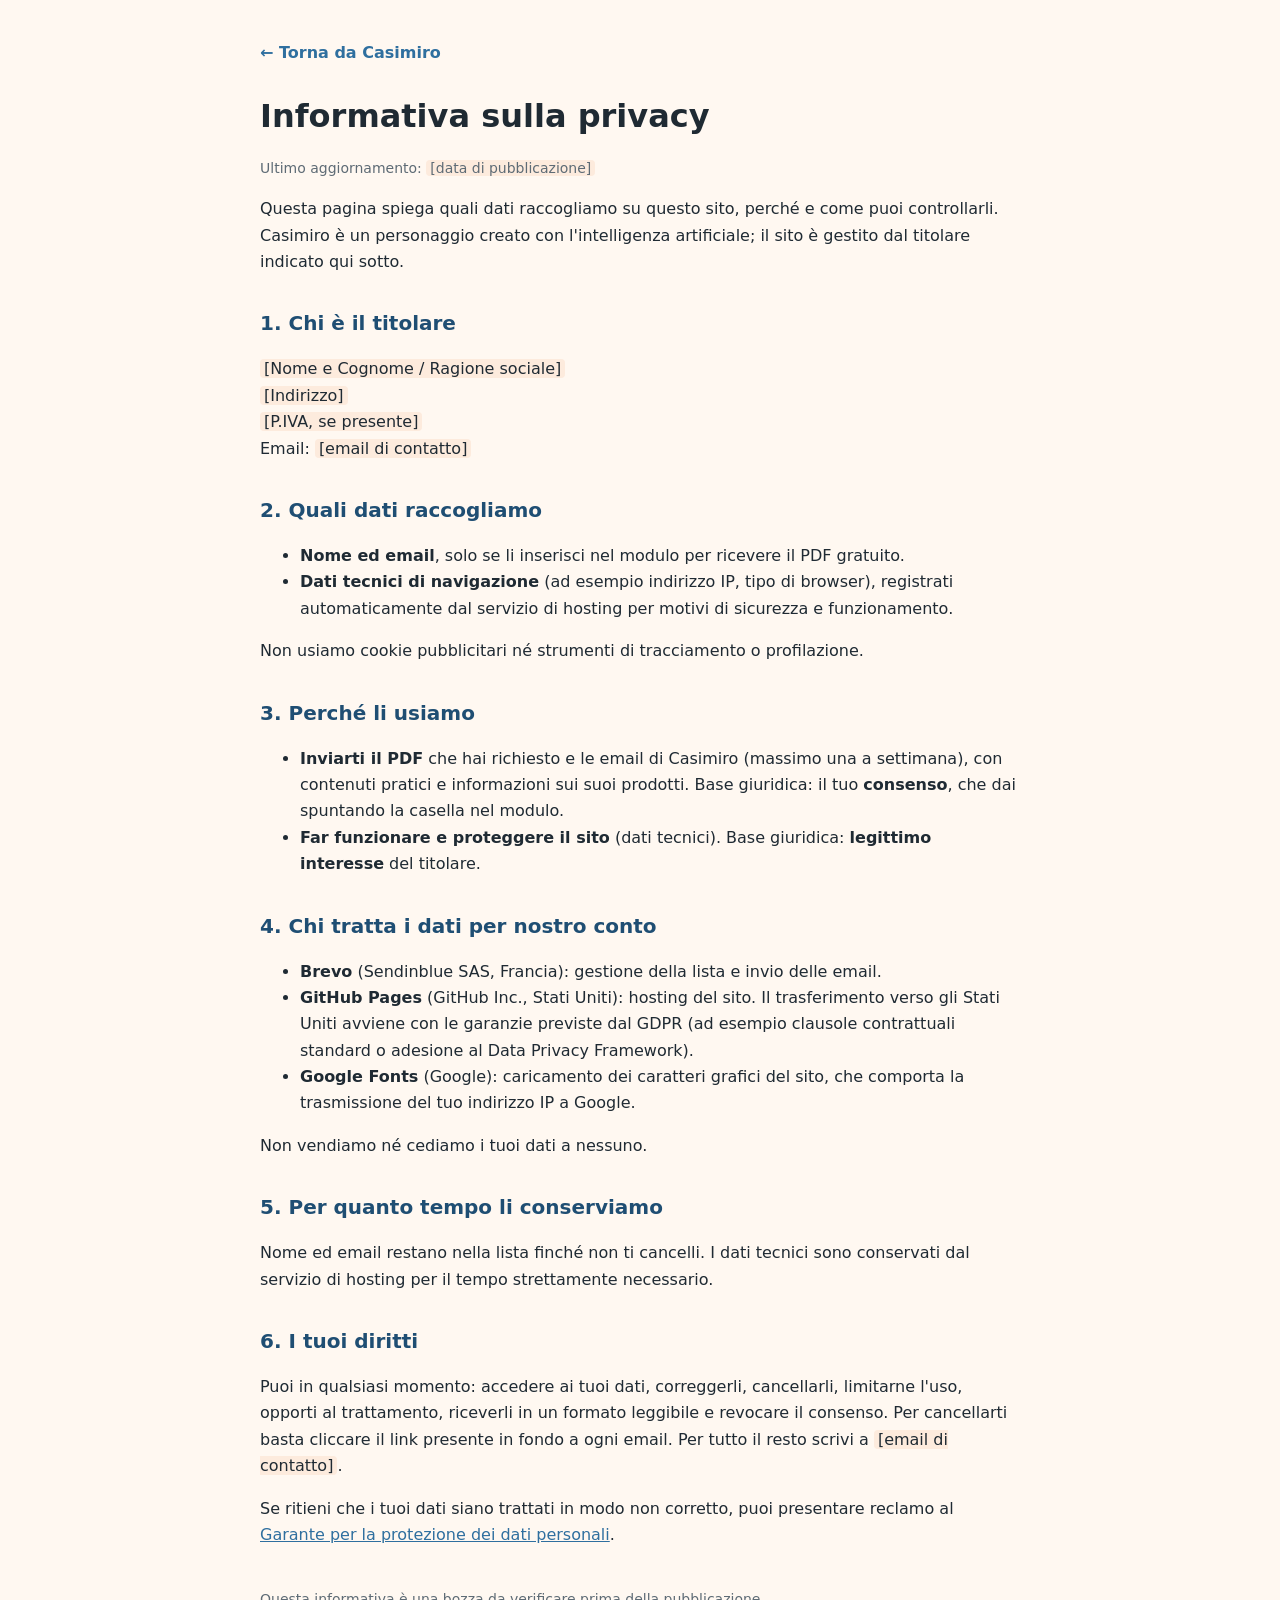
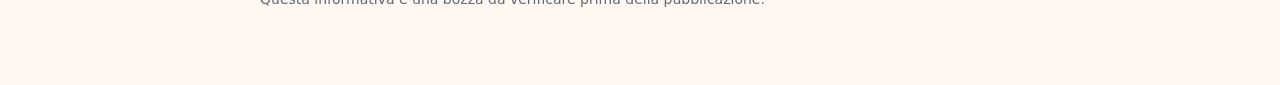
==== privacy.html @ 7f8030f9 "Add files via upload" ====
<!DOCTYPE html>
<html lang="it">
<head>
<meta charset="utf-8">
<meta name="viewport" content="width=device-width, initial-scale=1">
<title>Privacy · Casimiro, il router di casa</title>
<meta name="robots" content="noindex">
<style>
  body{font-family:system-ui,-apple-system,"Segoe UI",sans-serif;background:#FFF8F1;color:#1F2A33;line-height:1.65;margin:0}
  main{max-width:760px;margin:0 auto;padding:40px 20px 60px}
  h1{font-size:32px;margin:0 0 6px}
  h2{font-size:20px;margin:32px 0 8px;color:#1F4E73}
  p,li{font-size:16px}
  a{color:#2F6F9F}
  .muted{color:#5E6B75;font-size:14px}
  .back{display:inline-block;margin-bottom:24px;font-weight:700;text-decoration:none}
  .fill{background:#FDEBDD;padding:0 4px;border-radius:4px}
</style>
</head>
<body>
<main>
  <a class="back" href="index.html">← Torna da Casimiro</a>
  <h1>Informativa sulla privacy</h1>
  <p class="muted">Ultimo aggiornamento: <span class="fill">[data di pubblicazione]</span></p>

  <p>Questa pagina spiega quali dati raccogliamo su questo sito, perché e come puoi controllarli. Casimiro è un personaggio creato con l'intelligenza artificiale; il sito è gestito dal titolare indicato qui sotto.</p>

  <h2>1. Chi è il titolare</h2>
  <p><span class="fill">[Nome e Cognome / Ragione sociale]</span><br>
  <span class="fill">[Indirizzo]</span><br>
  <span class="fill">[P.IVA, se presente]</span><br>
  Email: <span class="fill">[email di contatto]</span></p>

  <h2>2. Quali dati raccogliamo</h2>
  <ul>
    <li><b>Nome ed email</b>, solo se li inserisci nel modulo per ricevere il PDF gratuito.</li>
    <li><b>Dati tecnici di navigazione</b> (ad esempio indirizzo IP, tipo di browser), registrati automaticamente dal servizio di hosting per motivi di sicurezza e funzionamento.</li>
  </ul>
  <p>Non usiamo cookie pubblicitari né strumenti di tracciamento o profilazione.</p>

  <h2>3. Perché li usiamo</h2>
  <ul>
    <li><b>Inviarti il PDF</b> che hai richiesto e le email di Casimiro (massimo una a settimana), con contenuti pratici e informazioni sui suoi prodotti. Base giuridica: il tuo <b>consenso</b>, che dai spuntando la casella nel modulo.</li>
    <li><b>Far funzionare e proteggere il sito</b> (dati tecnici). Base giuridica: <b>legittimo interesse</b> del titolare.</li>
  </ul>

  <h2>4. Chi tratta i dati per nostro conto</h2>
  <ul>
    <li><b>Brevo</b> (Sendinblue SAS, Francia): gestione della lista e invio delle email.</li>
    <li><b>GitHub Pages</b> (GitHub Inc., Stati Uniti): hosting del sito. Il trasferimento verso gli Stati Uniti avviene con le garanzie previste dal GDPR (ad esempio clausole contrattuali standard o adesione al Data Privacy Framework).</li>
    <li><b>Google Fonts</b> (Google): caricamento dei caratteri grafici del sito, che comporta la trasmissione del tuo indirizzo IP a Google.</li>
  </ul>
  <p>Non vendiamo né cediamo i tuoi dati a nessuno.</p>

  <h2>5. Per quanto tempo li conserviamo</h2>
  <p>Nome ed email restano nella lista finché non ti cancelli. I dati tecnici sono conservati dal servizio di hosting per il tempo strettamente necessario.</p>

  <h2>6. I tuoi diritti</h2>
  <p>Puoi in qualsiasi momento: accedere ai tuoi dati, correggerli, cancellarli, limitarne l'uso, opporti al trattamento, riceverli in un formato leggibile e revocare il consenso. Per cancellarti basta cliccare il link presente in fondo a ogni email. Per tutto il resto scrivi a <span class="fill">[email di contatto]</span>.</p>
  <p>Se ritieni che i tuoi dati siano trattati in modo non corretto, puoi presentare reclamo al <a href="https://www.garanteprivacy.it" rel="noopener">Garante per la protezione dei dati personali</a>.</p>

  <p class="muted" style="margin-top:40px">Questa informativa è una bozza da verificare prima della pubblicazione.</p>
</main>
</body>
</html>
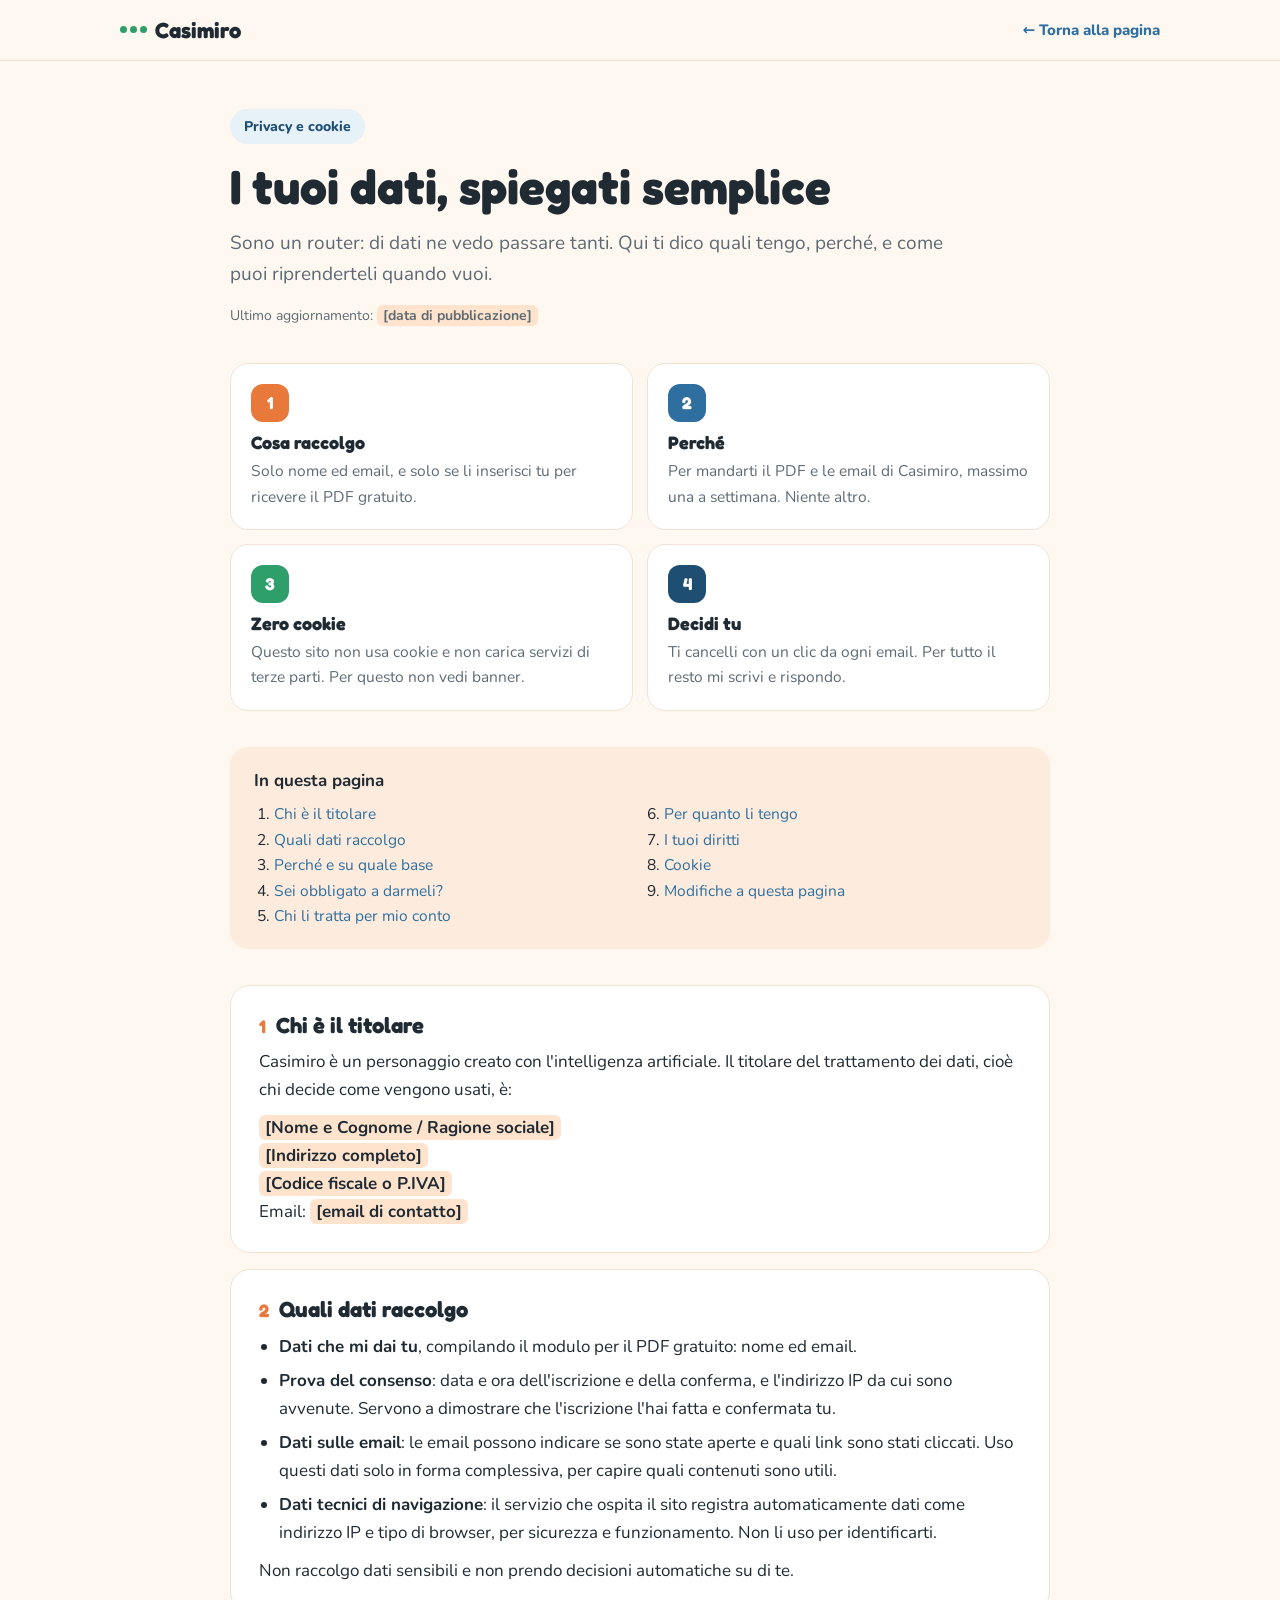
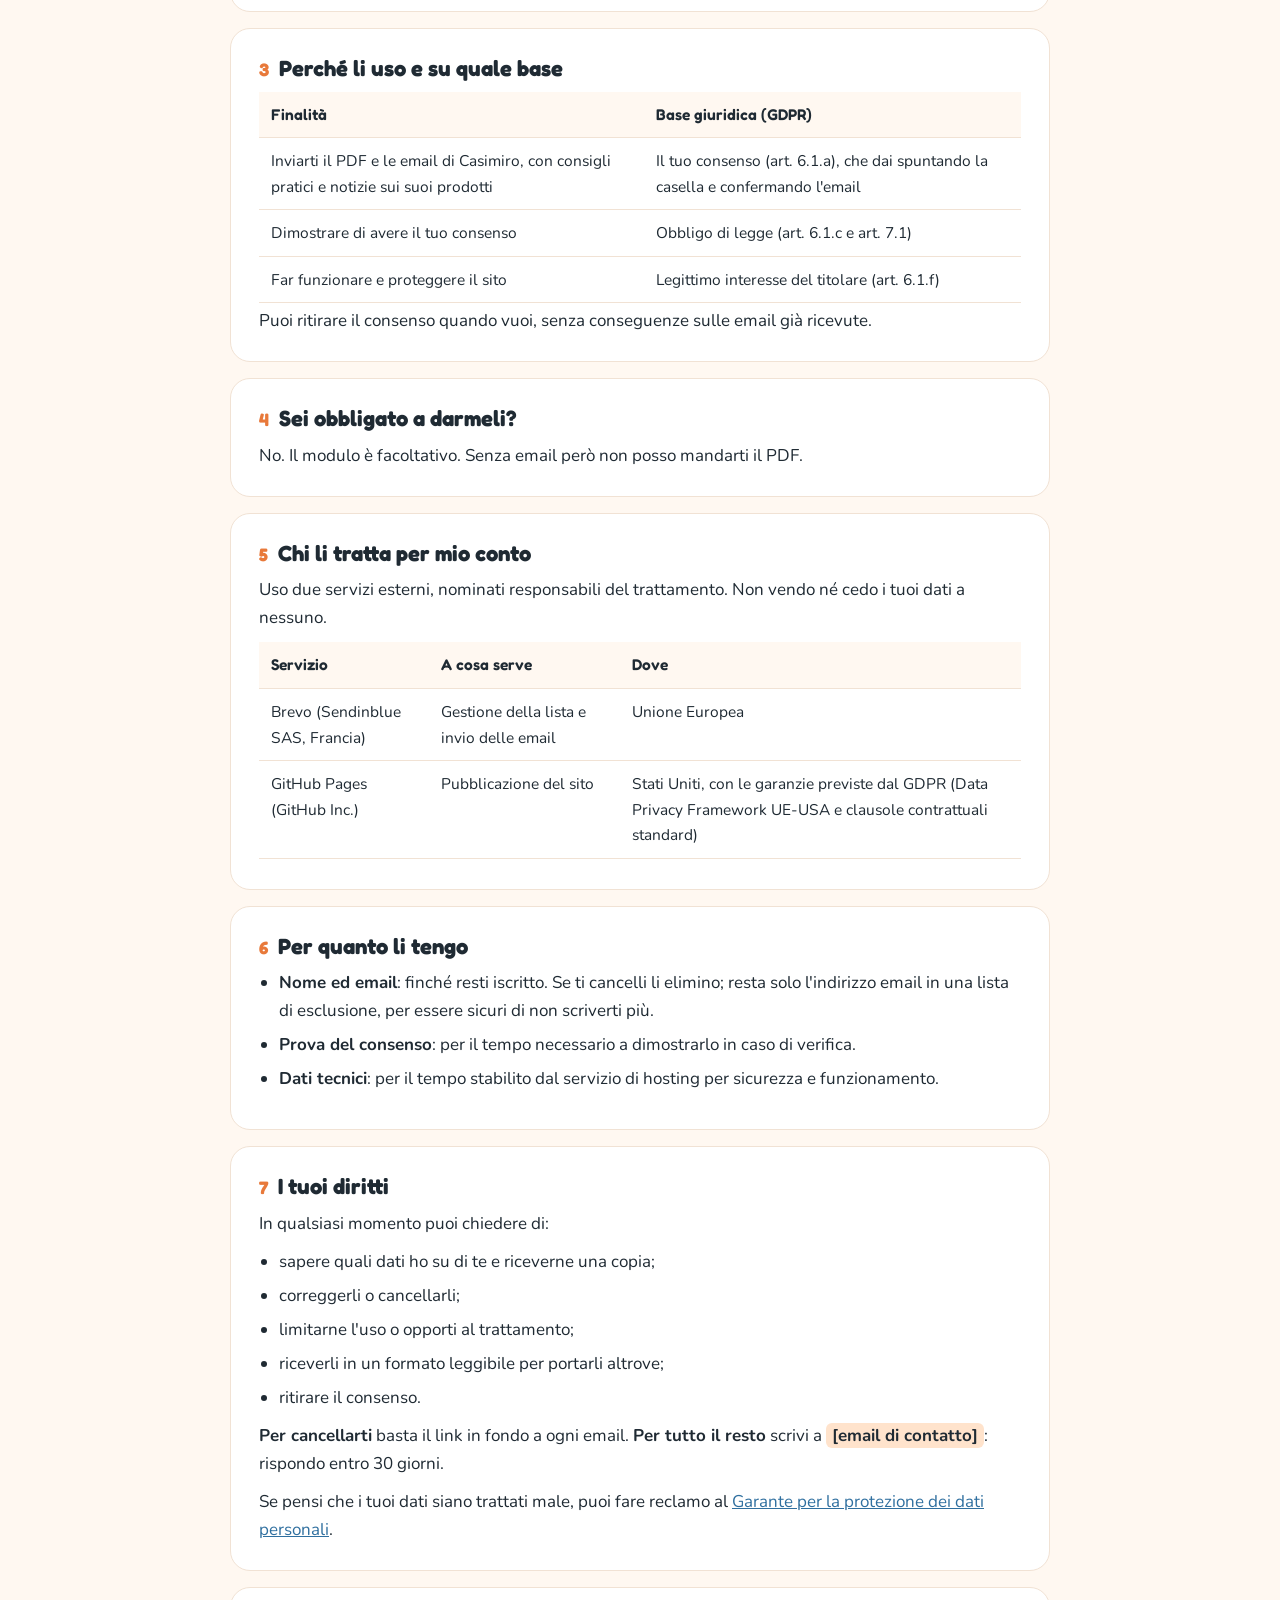
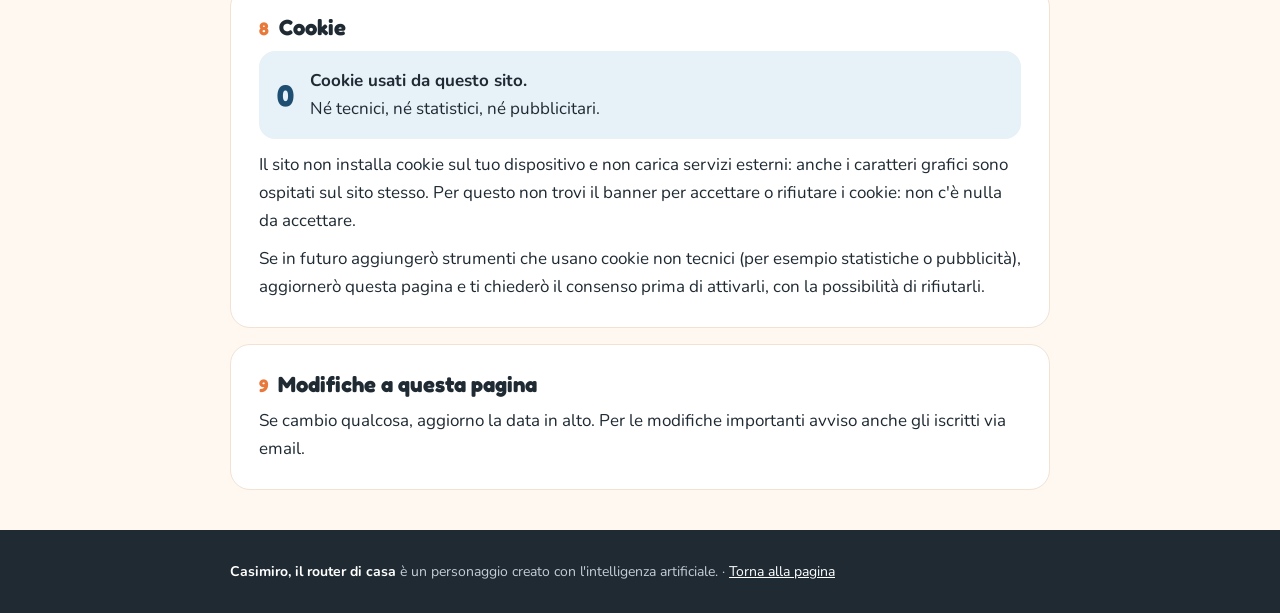
==== commit 9a7b1329: "Add files via upload" ====
--- a/privacy.html
+++ b/privacy.html
@@ -3,63 +3,205 @@
 <head>
 <meta charset="utf-8">
 <meta name="viewport" content="width=device-width, initial-scale=1">
-<title>Privacy · Casimiro, il router di casa</title>
-<meta name="robots" content="noindex">
+<title>Privacy e cookie · Casimiro, il router di casa</title>
+<meta name="description" content="Informativa privacy e cookie del sito di Casimiro, il router di casa.">
+<link rel="stylesheet" href="fonts/fonts.css">
 <style>
-  body{font-family:system-ui,-apple-system,"Segoe UI",sans-serif;background:#FFF8F1;color:#1F2A33;line-height:1.65;margin:0}
-  main{max-width:760px;margin:0 auto;padding:40px 20px 60px}
-  h1{font-size:32px;margin:0 0 6px}
-  h2{font-size:20px;margin:32px 0 8px;color:#1F4E73}
-  p,li{font-size:16px}
-  a{color:#2F6F9F}
-  .muted{color:#5E6B75;font-size:14px}
-  .back{display:inline-block;margin-bottom:24px;font-weight:700;text-decoration:none}
-  .fill{background:#FDEBDD;padding:0 4px;border-radius:4px}
+  :root{
+    --orange:#E8793A; --orange-dark:#C45E22; --orange-soft:#FDEBDD;
+    --blue:#2F6F9F; --blue-dark:#1F4E73; --sea:#E6F1F8;
+    --cream:#FFF8F1; --ink:#1F2A33; --muted:#5E6B75; --line:#f1e2d4; --green:#2E9E6A;
+  }
+  *{box-sizing:border-box;margin:0;padding:0}
+  html{scroll-behavior:smooth}
+  body{font-family:"Nunito",system-ui,sans-serif;background:var(--cream);color:var(--ink);line-height:1.65;font-size:17px}
+  h1,h2,h3{font-family:"Fredoka",system-ui,sans-serif;line-height:1.2}
+  a{color:var(--blue)}
+  .wrap{max-width:860px;margin:0 auto;padding:0 20px}
+
+  nav{position:sticky;top:0;z-index:10;background:rgba(255,248,241,.94);backdrop-filter:blur(8px);border-bottom:1px solid var(--line)}
+  nav .wrap{display:flex;align-items:center;justify-content:space-between;height:60px;max-width:1080px}
+  .logo{font-family:"Fredoka";font-weight:700;font-size:22px;color:var(--ink);text-decoration:none;display:flex;align-items:center;gap:8px}
+  .leds{display:inline-flex;gap:3px}
+  .leds i{width:7px;height:7px;border-radius:50%;background:var(--green)}
+  .back{font-weight:800;text-decoration:none;font-size:15px}
+
+  header{padding:48px 0 28px}
+  .tag{display:inline-block;background:var(--sea);color:var(--blue-dark);font-weight:800;font-size:14px;padding:6px 14px;border-radius:999px;margin-bottom:14px}
+  header h1{font-size:clamp(34px,5vw,48px);margin-bottom:12px}
+  header p{color:var(--muted);font-size:19px;max-width:38em}
+  .upd{font-size:14px;color:var(--muted);margin-top:14px}
+
+  .brief{display:grid;grid-template-columns:repeat(2,1fr);gap:14px;margin:8px 0 36px}
+  .card{background:#fff;border:1px solid var(--line);border-radius:18px;padding:20px}
+  .card .ico{width:38px;height:38px;border-radius:12px;display:grid;place-items:center;font-family:"Fredoka";font-weight:700;color:#fff;margin-bottom:10px}
+  .card h3{font-size:18px;margin-bottom:4px}
+  .card p{font-size:15.5px;color:var(--muted)}
+  .i1{background:var(--orange)} .i2{background:var(--blue)} .i3{background:var(--green)} .i4{background:var(--blue-dark)}
+
+  .toc{background:var(--orange-soft);border-radius:18px;padding:20px 24px;margin-bottom:36px}
+  .toc b{display:block;margin-bottom:6px}
+  .toc ol{columns:2;column-gap:28px;padding-left:20px;font-size:15.5px}
+  .toc a{text-decoration:none}
+
+  section{background:#fff;border-radius:20px;border:1px solid var(--line);padding:26px 28px;margin-bottom:16px;scroll-margin-top:80px}
+  section h2{font-size:22px;margin-bottom:10px;display:flex;gap:10px;align-items:baseline}
+  section h2 span{color:var(--orange);font-size:18px}
+  section p{margin-bottom:10px}
+  section p:last-child{margin-bottom:0}
+  section ul{padding-left:20px;margin:6px 0 10px}
+  section li{margin-bottom:6px}
+  table{width:100%;border-collapse:collapse;font-size:15.5px;margin:8px 0 4px}
+  th,td{text-align:left;padding:10px 12px;border-bottom:1px solid var(--line);vertical-align:top}
+  th{font-family:"Fredoka";font-weight:600;background:var(--cream)}
+  .fill{background:#FFE3CC;padding:1px 6px;border-radius:6px;font-weight:700}
+  .nocookie{display:flex;gap:16px;align-items:center;background:var(--sea);border-radius:16px;padding:16px 18px;margin-bottom:12px}
+  .nocookie strong{font-family:"Fredoka";font-size:30px;color:var(--blue-dark);line-height:1}
+
+  footer{background:var(--ink);color:#c4ced5;padding:30px 0;font-size:14px;margin-top:40px}
+  footer a{color:#fff}
+
+  @media (max-width:700px){
+    .brief{grid-template-columns:1fr}
+    .toc ol{columns:1}
+    section{padding:22px 18px}
+    th,td{padding:8px}
+    table,thead,tbody,tr,th,td{display:block}
+    thead{display:none}
+    tr{border-bottom:1px solid var(--line);padding:8px 0}
+    td{border:0;padding:2px 0}
+    td:first-child{font-weight:800}
+  }
 </style>
 </head>
 <body>
-<main>
-  <a class="back" href="index.html">← Torna da Casimiro</a>
-  <h1>Informativa sulla privacy</h1>
-  <p class="muted">Ultimo aggiornamento: <span class="fill">[data di pubblicazione]</span></p>
-
-  <p>Questa pagina spiega quali dati raccogliamo su questo sito, perché e come puoi controllarli. Casimiro è un personaggio creato con l'intelligenza artificiale; il sito è gestito dal titolare indicato qui sotto.</p>
-
-  <h2>1. Chi è il titolare</h2>
-  <p><span class="fill">[Nome e Cognome / Ragione sociale]</span><br>
-  <span class="fill">[Indirizzo]</span><br>
-  <span class="fill">[P.IVA, se presente]</span><br>
-  Email: <span class="fill">[email di contatto]</span></p>
-
-  <h2>2. Quali dati raccogliamo</h2>
-  <ul>
-    <li><b>Nome ed email</b>, solo se li inserisci nel modulo per ricevere il PDF gratuito.</li>
-    <li><b>Dati tecnici di navigazione</b> (ad esempio indirizzo IP, tipo di browser), registrati automaticamente dal servizio di hosting per motivi di sicurezza e funzionamento.</li>
-  </ul>
-  <p>Non usiamo cookie pubblicitari né strumenti di tracciamento o profilazione.</p>
-
-  <h2>3. Perché li usiamo</h2>
-  <ul>
-    <li><b>Inviarti il PDF</b> che hai richiesto e le email di Casimiro (massimo una a settimana), con contenuti pratici e informazioni sui suoi prodotti. Base giuridica: il tuo <b>consenso</b>, che dai spuntando la casella nel modulo.</li>
-    <li><b>Far funzionare e proteggere il sito</b> (dati tecnici). Base giuridica: <b>legittimo interesse</b> del titolare.</li>
-  </ul>
-
-  <h2>4. Chi tratta i dati per nostro conto</h2>
-  <ul>
-    <li><b>Brevo</b> (Sendinblue SAS, Francia): gestione della lista e invio delle email.</li>
-    <li><b>GitHub Pages</b> (GitHub Inc., Stati Uniti): hosting del sito. Il trasferimento verso gli Stati Uniti avviene con le garanzie previste dal GDPR (ad esempio clausole contrattuali standard o adesione al Data Privacy Framework).</li>
-    <li><b>Google Fonts</b> (Google): caricamento dei caratteri grafici del sito, che comporta la trasmissione del tuo indirizzo IP a Google.</li>
-  </ul>
-  <p>Non vendiamo né cediamo i tuoi dati a nessuno.</p>
-
-  <h2>5. Per quanto tempo li conserviamo</h2>
-  <p>Nome ed email restano nella lista finché non ti cancelli. I dati tecnici sono conservati dal servizio di hosting per il tempo strettamente necessario.</p>
-
-  <h2>6. I tuoi diritti</h2>
-  <p>Puoi in qualsiasi momento: accedere ai tuoi dati, correggerli, cancellarli, limitarne l'uso, opporti al trattamento, riceverli in un formato leggibile e revocare il consenso. Per cancellarti basta cliccare il link presente in fondo a ogni email. Per tutto il resto scrivi a <span class="fill">[email di contatto]</span>.</p>
-  <p>Se ritieni che i tuoi dati siano trattati in modo non corretto, puoi presentare reclamo al <a href="https://www.garanteprivacy.it" rel="noopener">Garante per la protezione dei dati personali</a>.</p>
-
-  <p class="muted" style="margin-top:40px">Questa informativa è una bozza da verificare prima della pubblicazione.</p>
+
+<nav><div class="wrap">
+  <a class="logo" href="index.html"><span class="leds"><i></i><i></i><i></i></span>Casimiro</a>
+  <a class="back" href="index.html">← Torna alla pagina</a>
+</div></nav>
+
+<header><div class="wrap">
+  <span class="tag">Privacy e cookie</span>
+  <h1>I tuoi dati, spiegati semplice</h1>
+  <p>Sono un router: di dati ne vedo passare tanti. Qui ti dico quali tengo, perché, e come puoi riprenderteli quando vuoi.</p>
+  <p class="upd">Ultimo aggiornamento: <span class="fill">[data di pubblicazione]</span></p>
+</div></header>
+
+<main class="wrap">
+
+  <div class="brief">
+    <div class="card"><div class="ico i1">1</div><h3>Cosa raccolgo</h3><p>Solo nome ed email, e solo se li inserisci tu per ricevere il PDF gratuito.</p></div>
+    <div class="card"><div class="ico i2">2</div><h3>Perché</h3><p>Per mandarti il PDF e le email di Casimiro, massimo una a settimana. Niente altro.</p></div>
+    <div class="card"><div class="ico i3">3</div><h3>Zero cookie</h3><p>Questo sito non usa cookie e non carica servizi di terze parti. Per questo non vedi banner.</p></div>
+    <div class="card"><div class="ico i4">4</div><h3>Decidi tu</h3><p>Ti cancelli con un clic da ogni email. Per tutto il resto mi scrivi e rispondo.</p></div>
+  </div>
+
+  <div class="toc">
+    <b>In questa pagina</b>
+    <ol>
+      <li><a href="#titolare">Chi è il titolare</a></li>
+      <li><a href="#dati">Quali dati raccolgo</a></li>
+      <li><a href="#finalita">Perché e su quale base</a></li>
+      <li><a href="#obbligo">Sei obbligato a darmeli?</a></li>
+      <li><a href="#fornitori">Chi li tratta per mio conto</a></li>
+      <li><a href="#conservazione">Per quanto li tengo</a></li>
+      <li><a href="#diritti">I tuoi diritti</a></li>
+      <li><a href="#cookie">Cookie</a></li>
+      <li><a href="#modifiche">Modifiche a questa pagina</a></li>
+    </ol>
+  </div>
+
+  <section id="titolare">
+    <h2><span>1</span>Chi è il titolare</h2>
+    <p>Casimiro è un personaggio creato con l'intelligenza artificiale. Il titolare del trattamento dei dati, cioè chi decide come vengono usati, è:</p>
+    <p><span class="fill">[Nome e Cognome / Ragione sociale]</span><br>
+    <span class="fill">[Indirizzo completo]</span><br>
+    <span class="fill">[Codice fiscale o P.IVA]</span><br>
+    Email: <span class="fill">[email di contatto]</span></p>
+  </section>
+
+  <section id="dati">
+    <h2><span>2</span>Quali dati raccolgo</h2>
+    <ul>
+      <li><b>Dati che mi dai tu</b>, compilando il modulo per il PDF gratuito: nome ed email.</li>
+      <li><b>Prova del consenso</b>: data e ora dell'iscrizione e della conferma, e l'indirizzo IP da cui sono avvenute. Servono a dimostrare che l'iscrizione l'hai fatta e confermata tu.</li>
+      <li><b>Dati sulle email</b>: le email possono indicare se sono state aperte e quali link sono stati cliccati. Uso questi dati solo in forma complessiva, per capire quali contenuti sono utili.</li>
+      <li><b>Dati tecnici di navigazione</b>: il servizio che ospita il sito registra automaticamente dati come indirizzo IP e tipo di browser, per sicurezza e funzionamento. Non li uso per identificarti.</li>
+    </ul>
+    <p>Non raccolgo dati sensibili e non prendo decisioni automatiche su di te.</p>
+  </section>
+
+  <section id="finalita">
+    <h2><span>3</span>Perché li uso e su quale base</h2>
+    <table>
+      <thead><tr><th>Finalità</th><th>Base giuridica (GDPR)</th></tr></thead>
+      <tbody>
+        <tr><td>Inviarti il PDF e le email di Casimiro, con consigli pratici e notizie sui suoi prodotti</td><td>Il tuo consenso (art. 6.1.a), che dai spuntando la casella e confermando l'email</td></tr>
+        <tr><td>Dimostrare di avere il tuo consenso</td><td>Obbligo di legge (art. 6.1.c e art. 7.1)</td></tr>
+        <tr><td>Far funzionare e proteggere il sito</td><td>Legittimo interesse del titolare (art. 6.1.f)</td></tr>
+      </tbody>
+    </table>
+    <p>Puoi ritirare il consenso quando vuoi, senza conseguenze sulle email già ricevute.</p>
+  </section>
+
+  <section id="obbligo">
+    <h2><span>4</span>Sei obbligato a darmeli?</h2>
+    <p>No. Il modulo è facoltativo. Senza email però non posso mandarti il PDF.</p>
+  </section>
+
+  <section id="fornitori">
+    <h2><span>5</span>Chi li tratta per mio conto</h2>
+    <p>Uso due servizi esterni, nominati responsabili del trattamento. Non vendo né cedo i tuoi dati a nessuno.</p>
+    <table>
+      <thead><tr><th>Servizio</th><th>A cosa serve</th><th>Dove</th></tr></thead>
+      <tbody>
+        <tr><td>Brevo (Sendinblue SAS, Francia)</td><td>Gestione della lista e invio delle email</td><td>Unione Europea</td></tr>
+        <tr><td>GitHub Pages (GitHub Inc.)</td><td>Pubblicazione del sito</td><td>Stati Uniti, con le garanzie previste dal GDPR (Data Privacy Framework UE-USA e clausole contrattuali standard)</td></tr>
+      </tbody>
+    </table>
+  </section>
+
+  <section id="conservazione">
+    <h2><span>6</span>Per quanto li tengo</h2>
+    <ul>
+      <li><b>Nome ed email</b>: finché resti iscritto. Se ti cancelli li elimino; resta solo l'indirizzo email in una lista di esclusione, per essere sicuri di non scriverti più.</li>
+      <li><b>Prova del consenso</b>: per il tempo necessario a dimostrarlo in caso di verifica.</li>
+      <li><b>Dati tecnici</b>: per il tempo stabilito dal servizio di hosting per sicurezza e funzionamento.</li>
+    </ul>
+  </section>
+
+  <section id="diritti">
+    <h2><span>7</span>I tuoi diritti</h2>
+    <p>In qualsiasi momento puoi chiedere di:</p>
+    <ul>
+      <li>sapere quali dati ho su di te e riceverne una copia;</li>
+      <li>correggerli o cancellarli;</li>
+      <li>limitarne l'uso o opporti al trattamento;</li>
+      <li>riceverli in un formato leggibile per portarli altrove;</li>
+      <li>ritirare il consenso.</li>
+    </ul>
+    <p><b>Per cancellarti</b> basta il link in fondo a ogni email. <b>Per tutto il resto</b> scrivi a <span class="fill">[email di contatto]</span>: rispondo entro 30 giorni.</p>
+    <p>Se pensi che i tuoi dati siano trattati male, puoi fare reclamo al <a href="https://www.garanteprivacy.it" rel="noopener">Garante per la protezione dei dati personali</a>.</p>
+  </section>
+
+  <section id="cookie">
+    <h2><span>8</span>Cookie</h2>
+    <div class="nocookie"><strong>0</strong><div><b>Cookie usati da questo sito.</b><br>Né tecnici, né statistici, né pubblicitari.</div></div>
+    <p>Il sito non installa cookie sul tuo dispositivo e non carica servizi esterni: anche i caratteri grafici sono ospitati sul sito stesso. Per questo non trovi il banner per accettare o rifiutare i cookie: non c'è nulla da accettare.</p>
+    <p>Se in futuro aggiungerò strumenti che usano cookie non tecnici (per esempio statistiche o pubblicità), aggiornerò questa pagina e ti chiederò il consenso prima di attivarli, con la possibilità di rifiutarli.</p>
+  </section>
+
+  <section id="modifiche">
+    <h2><span>9</span>Modifiche a questa pagina</h2>
+    <p>Se cambio qualcosa, aggiorno la data in alto. Per le modifiche importanti avviso anche gli iscritti via email.</p>
+  </section>
+
 </main>
+
+<footer><div class="wrap">
+  <p><b style="color:#fff">Casimiro, il router di casa</b> è un personaggio creato con l'intelligenza artificiale. · <a href="index.html">Torna alla pagina</a></p>
+</div></footer>
+
 </body>
 </html>
--- a/fonts/fonts.css
+++ b/fonts/fonts.css
@@ -0,0 +1,7 @@
+@font-face{font-family:"Fredoka";font-style:normal;font-weight:500;font-display:swap;src:url(fredoka-latin-500-normal.woff2) format("woff2")}
+@font-face{font-family:"Fredoka";font-style:normal;font-weight:600;font-display:swap;src:url(fredoka-latin-600-normal.woff2) format("woff2")}
+@font-face{font-family:"Fredoka";font-style:normal;font-weight:700;font-display:swap;src:url(fredoka-latin-700-normal.woff2) format("woff2")}
+@font-face{font-family:"Nunito";font-style:normal;font-weight:400;font-display:swap;src:url(nunito-latin-400-normal.woff2) format("woff2")}
+@font-face{font-family:"Nunito";font-style:normal;font-weight:600;font-display:swap;src:url(nunito-latin-600-normal.woff2) format("woff2")}
+@font-face{font-family:"Nunito";font-style:normal;font-weight:700;font-display:swap;src:url(nunito-latin-700-normal.woff2) format("woff2")}
+@font-face{font-family:"Nunito";font-style:normal;font-weight:800;font-display:swap;src:url(nunito-latin-800-normal.woff2) format("woff2")}
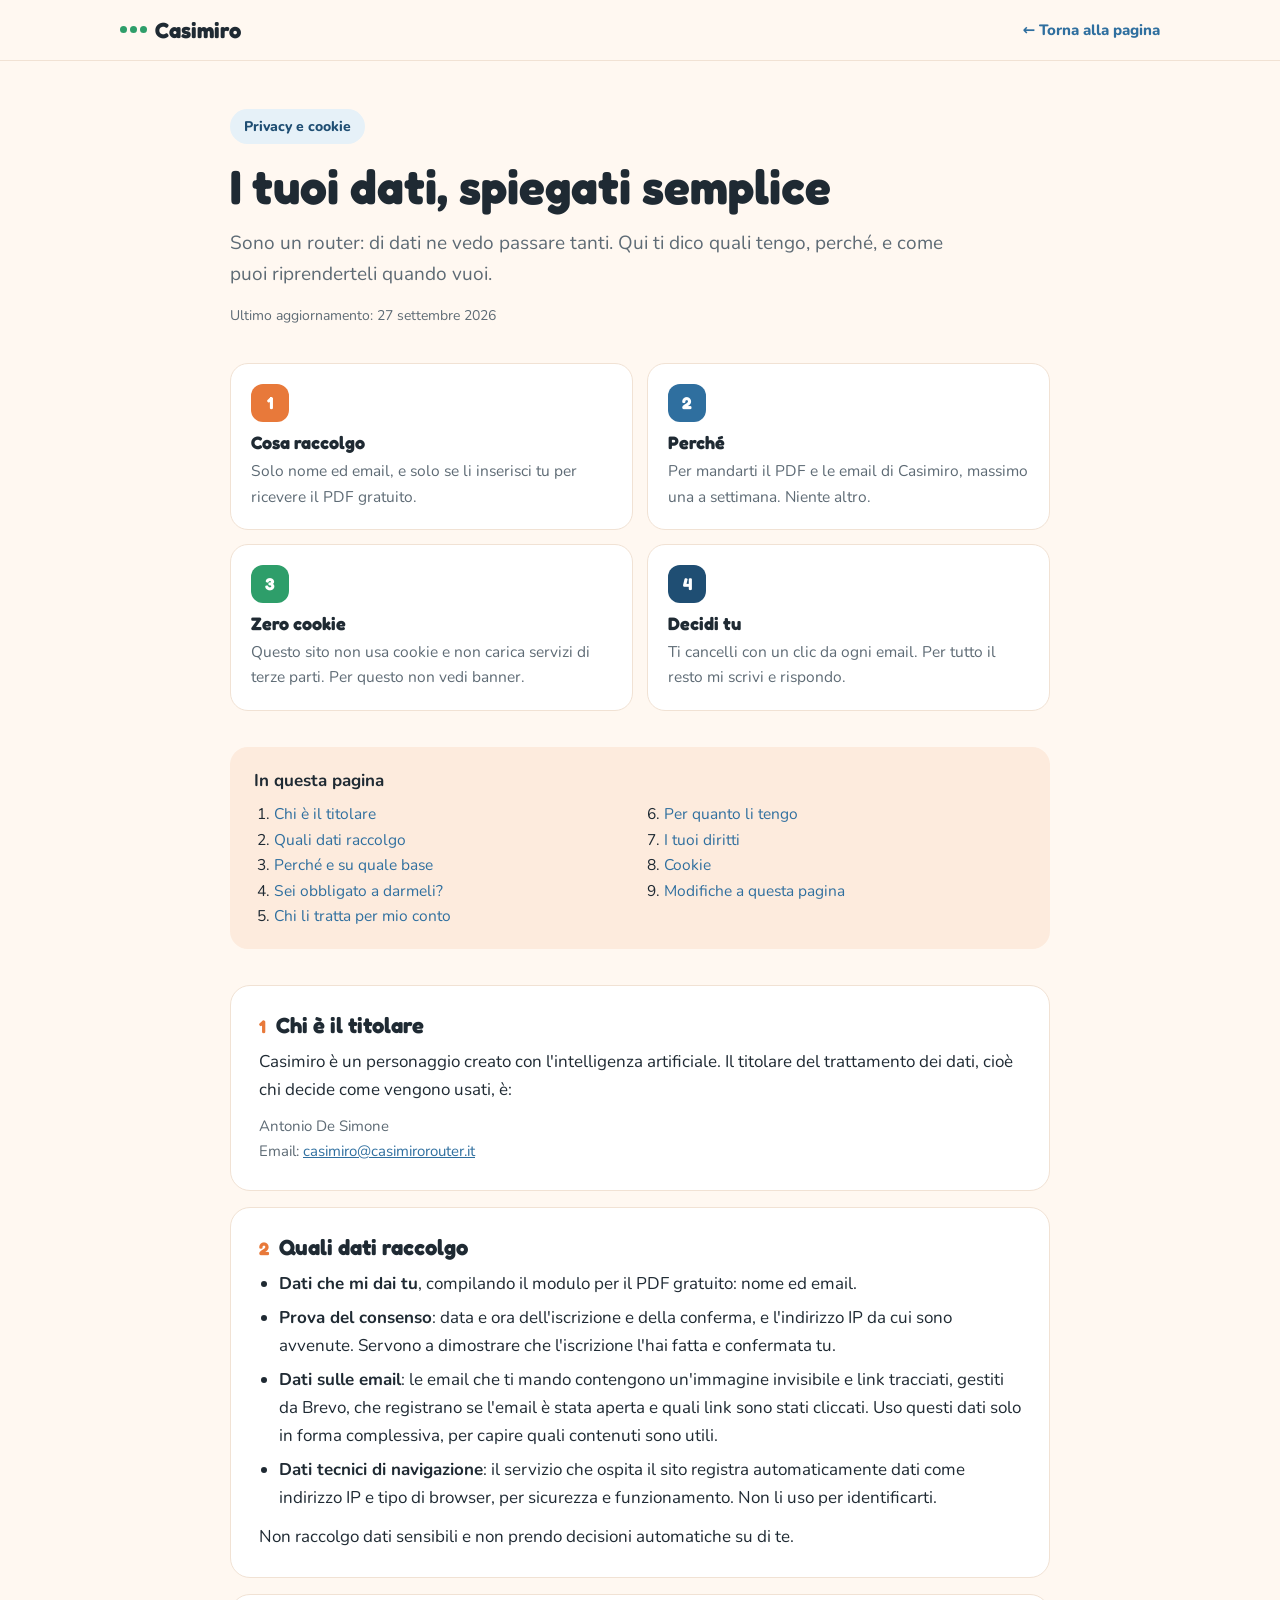
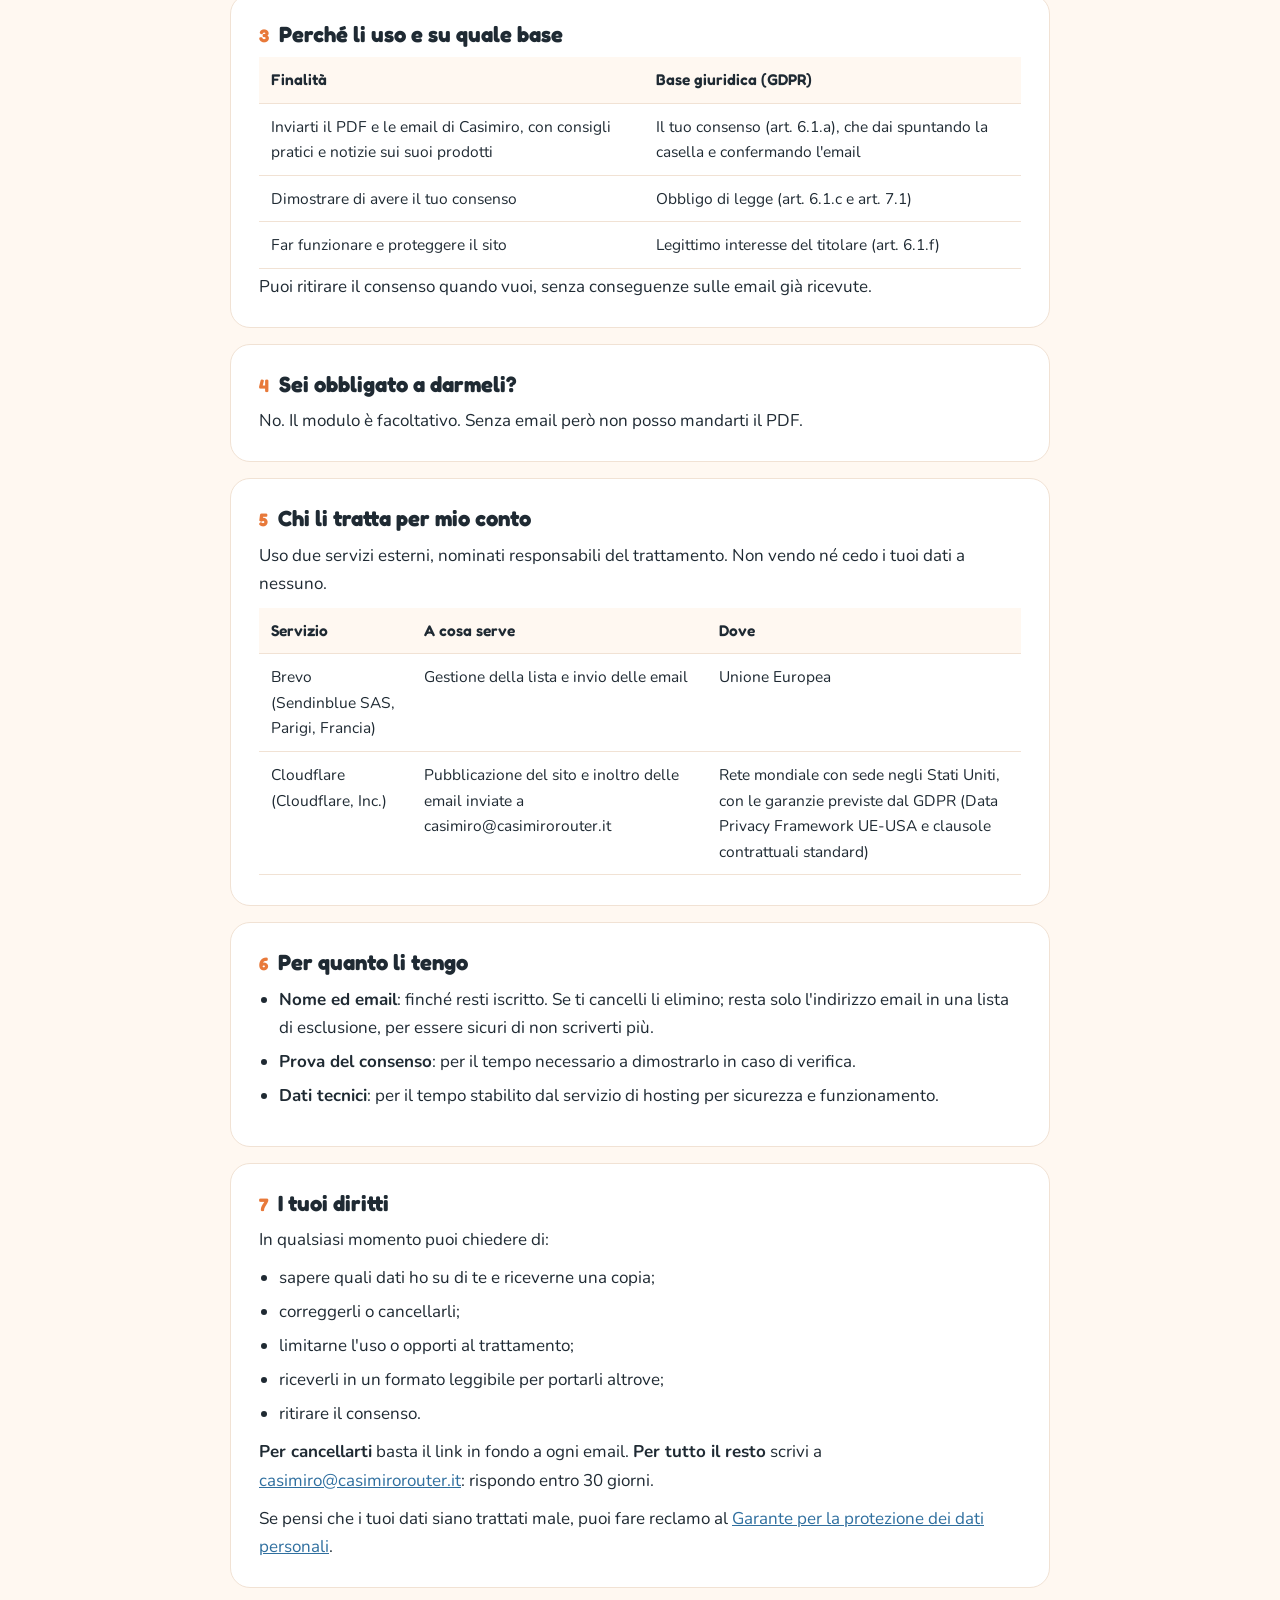
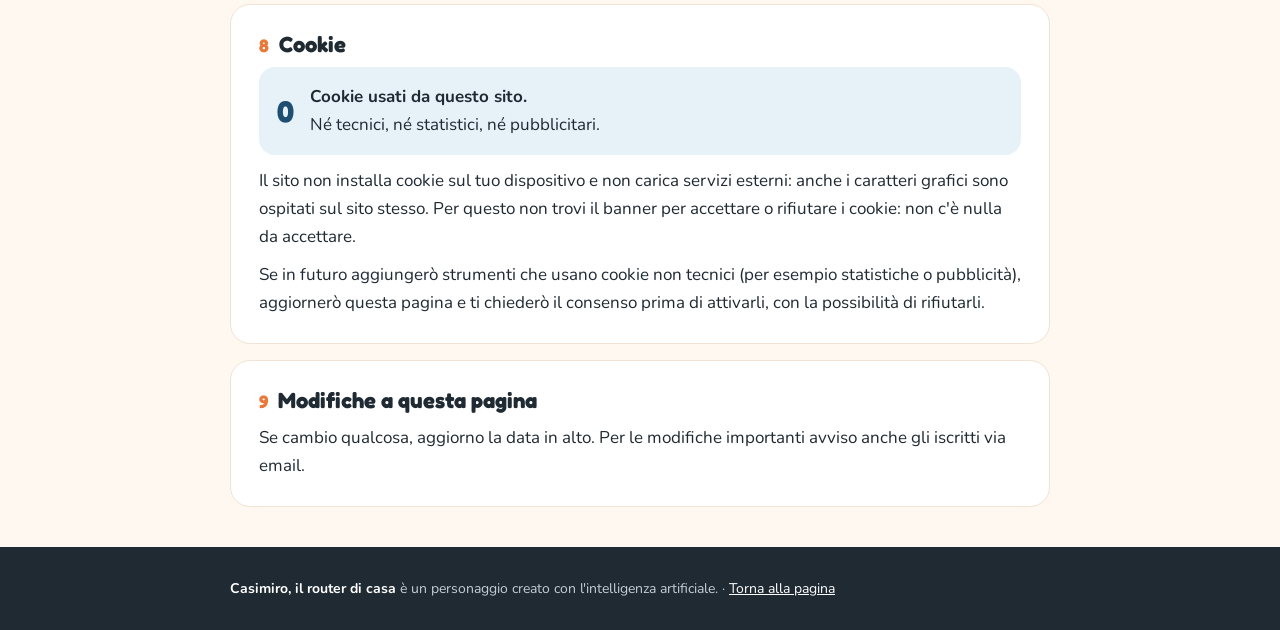
==== commit 2ac80c6f: "Add files via upload" ====
--- a/privacy.html
+++ b/privacy.html
@@ -3,6 +3,7 @@
 <head>
 <meta charset="utf-8">
 <meta name="viewport" content="width=device-width, initial-scale=1">
+<meta name="robots" content="noindex, follow"><!-- VOLUTO anche in produzione: la privacy resta fuori da Google -->
 <title>Privacy e cookie · Casimiro, il router di casa</title>
 <meta name="description" content="Informativa privacy e cookie del sito di Casimiro, il router di casa.">
 <link rel="stylesheet" href="fonts/fonts.css">
@@ -54,7 +55,7 @@
   table{width:100%;border-collapse:collapse;font-size:15.5px;margin:8px 0 4px}
   th,td{text-align:left;padding:10px 12px;border-bottom:1px solid var(--line);vertical-align:top}
   th{font-family:"Fredoka";font-weight:600;background:var(--cream)}
-  .fill{background:#FFE3CC;padding:1px 6px;border-radius:6px;font-weight:700}
+  .legal{font-size:15px;color:var(--muted)}
   .nocookie{display:flex;gap:16px;align-items:center;background:var(--sea);border-radius:16px;padding:16px 18px;margin-bottom:12px}
   .nocookie strong{font-family:"Fredoka";font-size:30px;color:var(--blue-dark);line-height:1}
 
@@ -85,7 +86,7 @@
   <span class="tag">Privacy e cookie</span>
   <h1>I tuoi dati, spiegati semplice</h1>
   <p>Sono un router: di dati ne vedo passare tanti. Qui ti dico quali tengo, perché, e come puoi riprenderteli quando vuoi.</p>
-  <p class="upd">Ultimo aggiornamento: <span class="fill">[data di pubblicazione]</span></p>
+  <p class="upd">Ultimo aggiornamento: 27 settembre 2026</p>
 </div></header>
 
 <main class="wrap">
@@ -115,10 +116,8 @@
   <section id="titolare">
     <h2><span>1</span>Chi è il titolare</h2>
     <p>Casimiro è un personaggio creato con l'intelligenza artificiale. Il titolare del trattamento dei dati, cioè chi decide come vengono usati, è:</p>
-    <p><span class="fill">[Nome e Cognome / Ragione sociale]</span><br>
-    <span class="fill">[Indirizzo completo]</span><br>
-    <span class="fill">[Codice fiscale o P.IVA]</span><br>
-    Email: <span class="fill">[email di contatto]</span></p>
+    <p class="legal">Antonio De Simone<br>
+    Email: <a href="mailto:casimiro@casimirorouter.it">casimiro@casimirorouter.it</a></p>
   </section>
 
   <section id="dati">
@@ -126,7 +125,7 @@
     <ul>
       <li><b>Dati che mi dai tu</b>, compilando il modulo per il PDF gratuito: nome ed email.</li>
       <li><b>Prova del consenso</b>: data e ora dell'iscrizione e della conferma, e l'indirizzo IP da cui sono avvenute. Servono a dimostrare che l'iscrizione l'hai fatta e confermata tu.</li>
-      <li><b>Dati sulle email</b>: le email possono indicare se sono state aperte e quali link sono stati cliccati. Uso questi dati solo in forma complessiva, per capire quali contenuti sono utili.</li>
+      <li><b>Dati sulle email</b>: le email che ti mando contengono un'immagine invisibile e link tracciati, gestiti da Brevo, che registrano se l'email è stata aperta e quali link sono stati cliccati. Uso questi dati solo in forma complessiva, per capire quali contenuti sono utili.</li>
       <li><b>Dati tecnici di navigazione</b>: il servizio che ospita il sito registra automaticamente dati come indirizzo IP e tipo di browser, per sicurezza e funzionamento. Non li uso per identificarti.</li>
     </ul>
     <p>Non raccolgo dati sensibili e non prendo decisioni automatiche su di te.</p>
@@ -156,8 +155,8 @@
     <table>
       <thead><tr><th>Servizio</th><th>A cosa serve</th><th>Dove</th></tr></thead>
       <tbody>
-        <tr><td>Brevo (Sendinblue SAS, Francia)</td><td>Gestione della lista e invio delle email</td><td>Unione Europea</td></tr>
-        <tr><td>GitHub Pages (GitHub Inc.)</td><td>Pubblicazione del sito</td><td>Stati Uniti, con le garanzie previste dal GDPR (Data Privacy Framework UE-USA e clausole contrattuali standard)</td></tr>
+        <tr><td>Brevo (Sendinblue SAS, Parigi, Francia)</td><td>Gestione della lista e invio delle email</td><td>Unione Europea</td></tr>
+        <tr><td>Cloudflare (Cloudflare, Inc.)</td><td>Pubblicazione del sito e inoltro delle email inviate a casimiro@casimirorouter.it</td><td>Rete mondiale con sede negli Stati Uniti, con le garanzie previste dal GDPR (Data Privacy Framework UE-USA e clausole contrattuali standard)</td></tr>
       </tbody>
     </table>
   </section>
@@ -181,7 +180,7 @@
       <li>riceverli in un formato leggibile per portarli altrove;</li>
       <li>ritirare il consenso.</li>
     </ul>
-    <p><b>Per cancellarti</b> basta il link in fondo a ogni email. <b>Per tutto il resto</b> scrivi a <span class="fill">[email di contatto]</span>: rispondo entro 30 giorni.</p>
+    <p><b>Per cancellarti</b> basta il link in fondo a ogni email. <b>Per tutto il resto</b> scrivi a <a href="mailto:casimiro@casimirorouter.it">casimiro@casimirorouter.it</a>: rispondo entro 30 giorni.</p>
     <p>Se pensi che i tuoi dati siano trattati male, puoi fare reclamo al <a href="https://www.garanteprivacy.it" rel="noopener">Garante per la protezione dei dati personali</a>.</p>
   </section>
 
